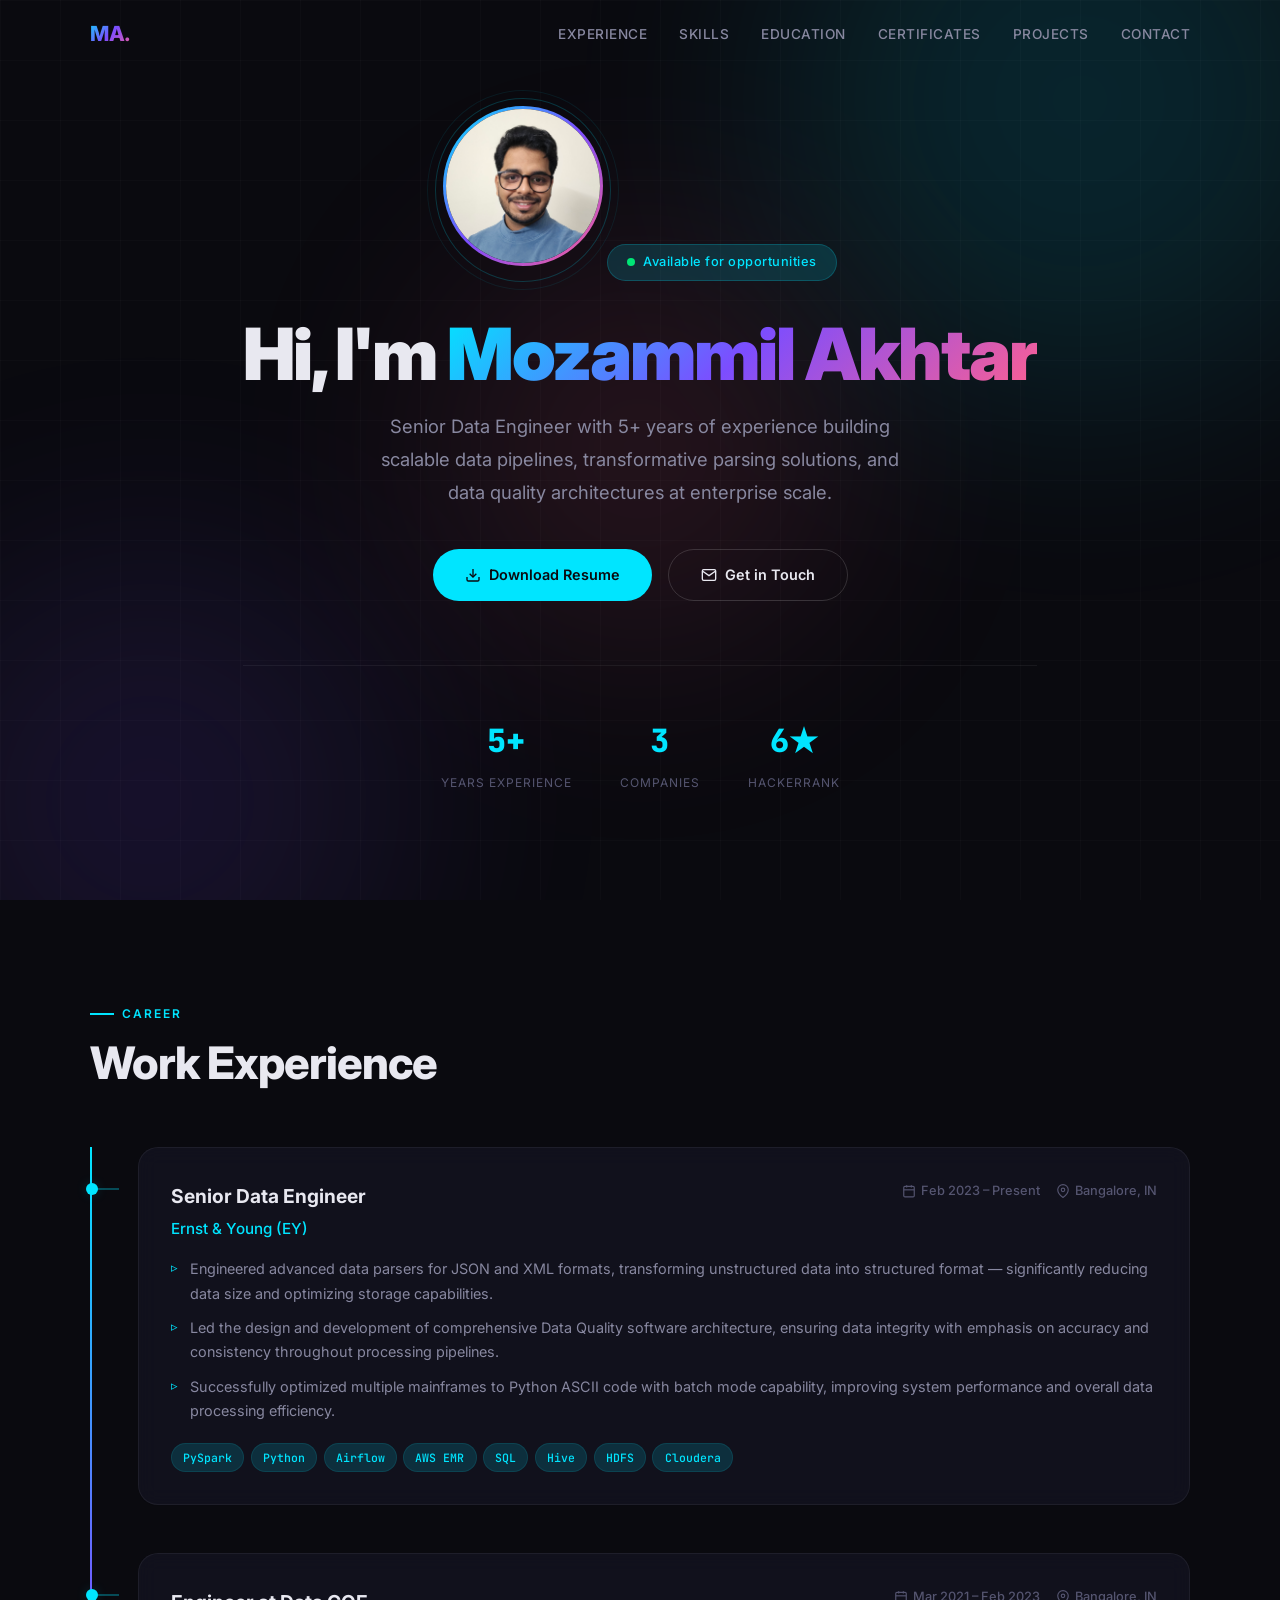
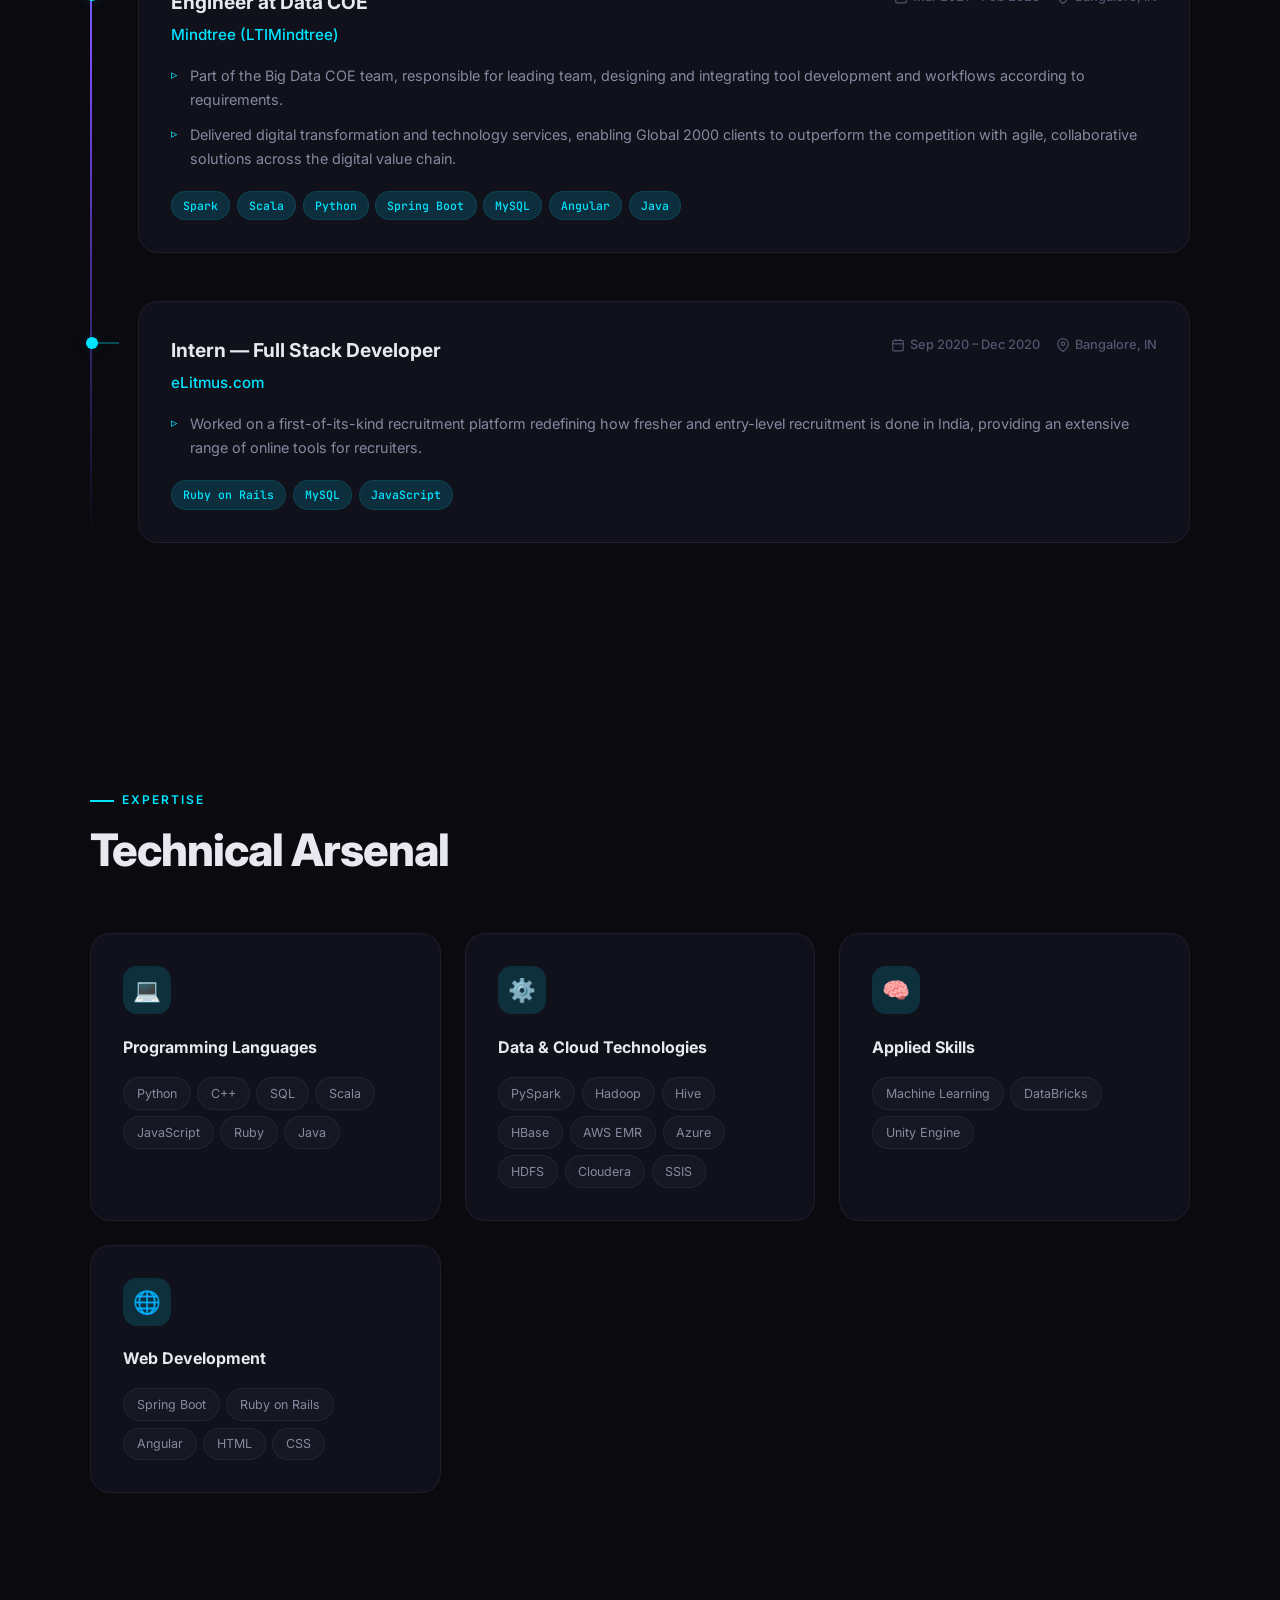
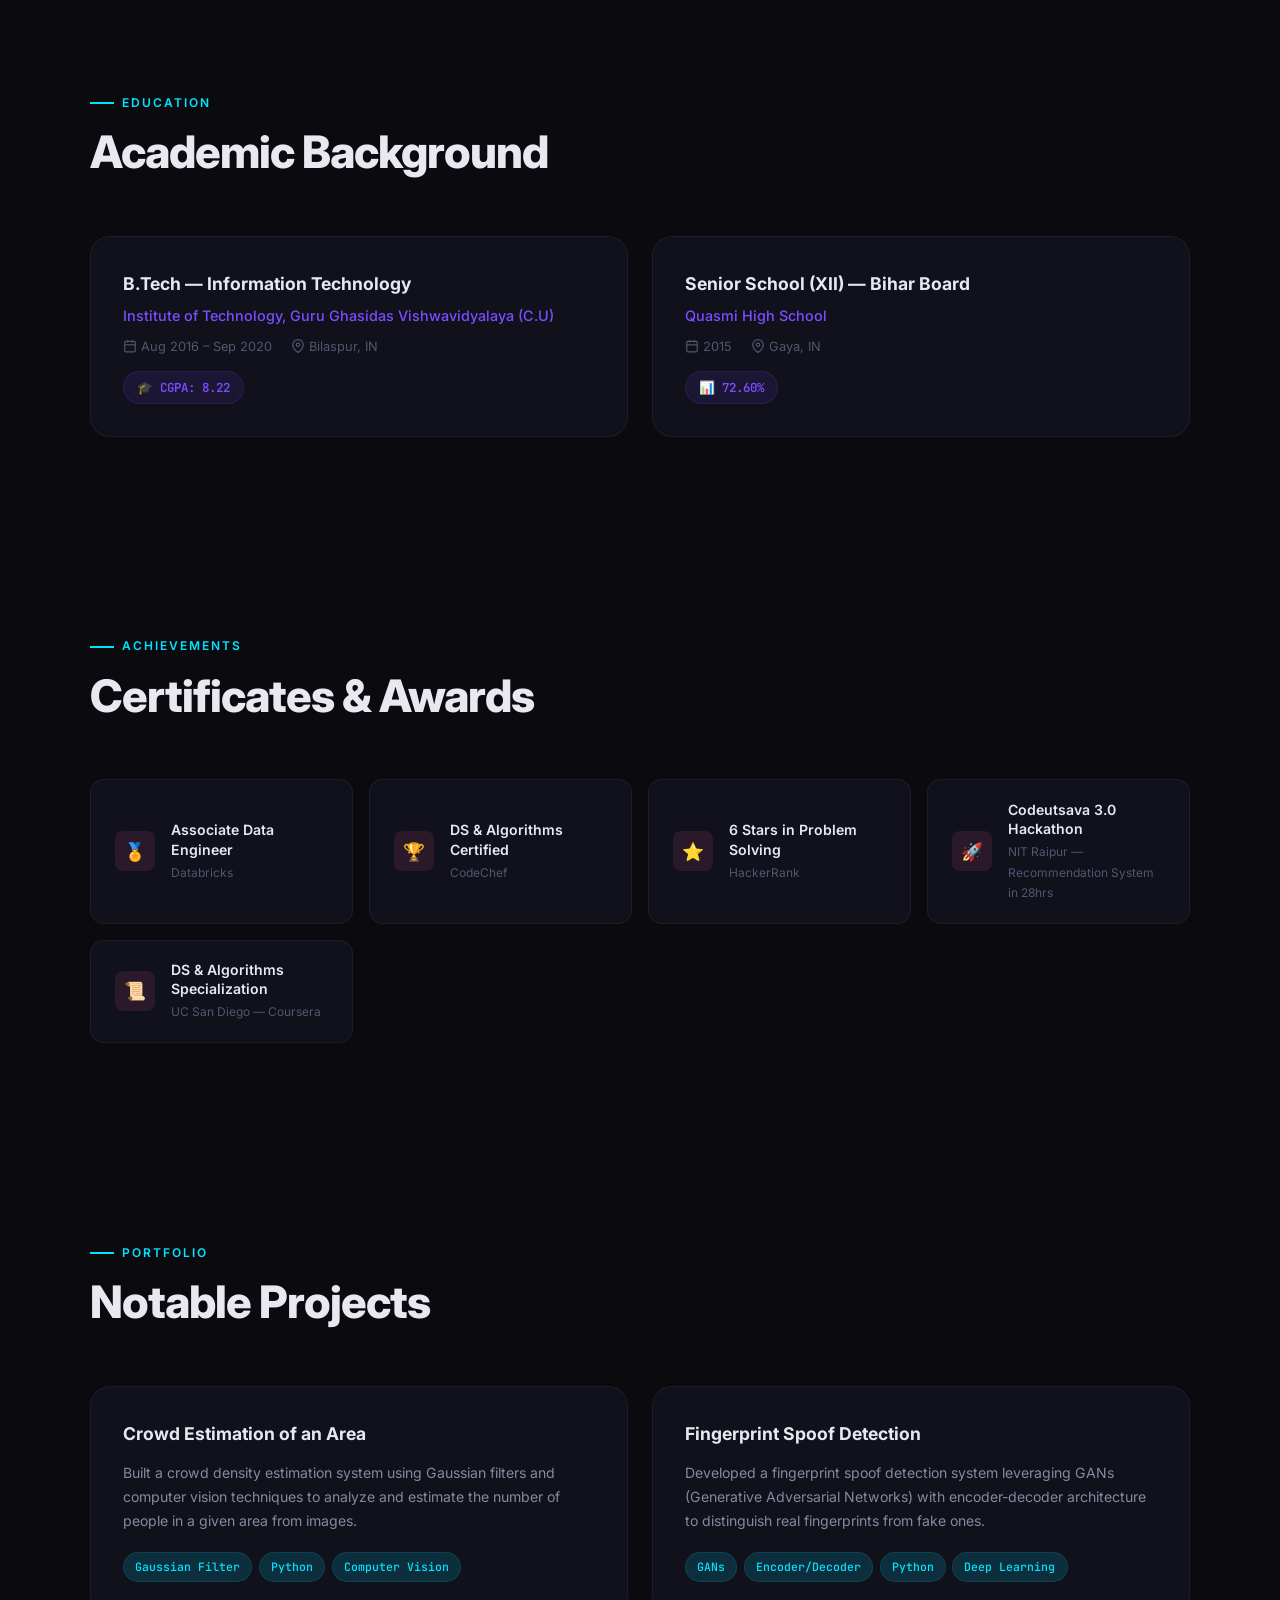
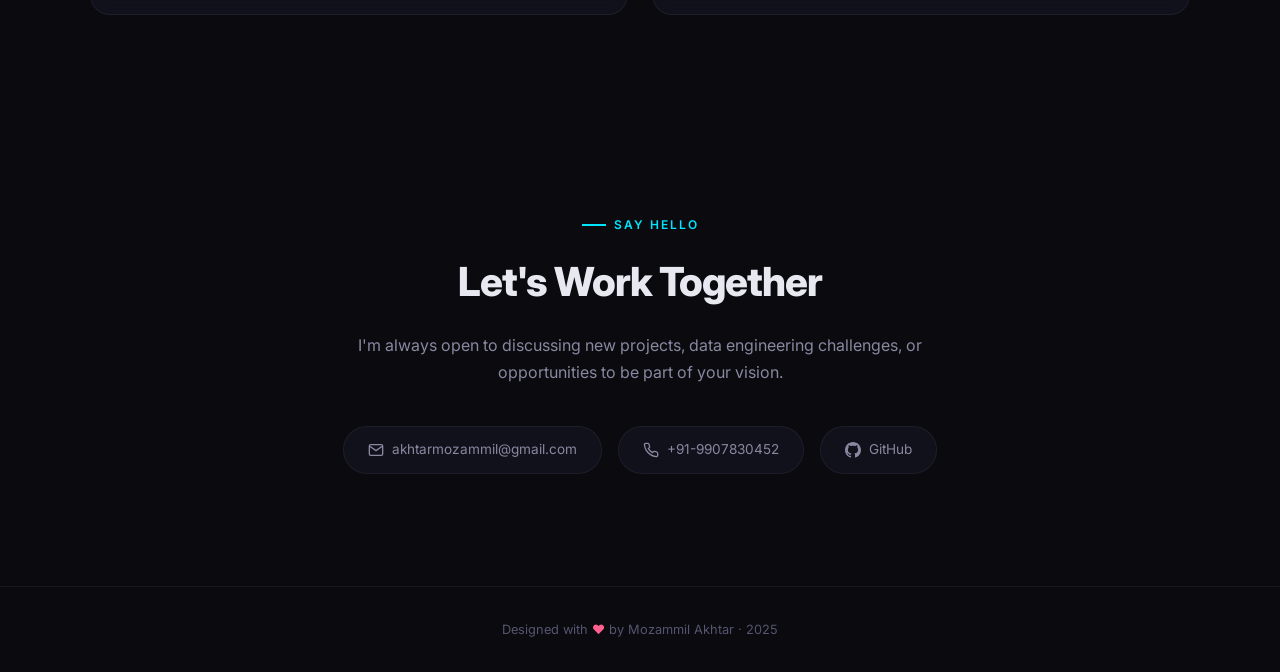
==== index.html @ 05e3ba17 "Add resume website with dark theme, animations, and profile" ====
<!DOCTYPE html>
<html lang="en">
<head>
  <meta charset="UTF-8">
  <meta name="viewport" content="width=device-width, initial-scale=1.0">
  <meta name="description" content="Mozammil Akhtar — Senior Data Engineer specializing in PySpark, Python, AWS, and big data solutions. Based in Mumbai, India.">
  <meta name="keywords" content="Mozammil Akhtar, Data Engineer, PySpark, Python, Big Data, AWS, Resume">
  <meta name="author" content="Mozammil Akhtar">
  <title>Mozammil Akhtar — Senior Data Engineer</title>
  <link rel="stylesheet" href="style.css">
  <link rel="icon" href="data:image/svg+xml,<svg xmlns='http://www.w3.org/2000/svg' viewBox='0 0 100 100'><text y='.9em' font-size='90'>⚡</text></svg>">
</head>
<body>

  <!-- Animated Background -->
  <div class="bg-glow">
    <div class="orb"></div>
    <div class="orb"></div>
    <div class="orb"></div>
  </div>
  <div class="bg-grid"></div>

  <!-- Navigation -->
  <nav class="navbar" id="navbar">
    <div class="nav-container">
      <a href="#" class="nav-logo">MA.</a>
      <ul class="nav-links" id="navLinks">
        <li><a href="#experience">Experience</a></li>
        <li><a href="#skills">Skills</a></li>
        <li><a href="#education">Education</a></li>
        <li><a href="#certificates">Certificates</a></li>
        <li><a href="#projects">Projects</a></li>
        <li><a href="#contact">Contact</a></li>
      </ul>
      <button class="nav-toggle" id="navToggle" aria-label="Toggle navigation">
        <span></span>
        <span></span>
        <span></span>
      </button>
    </div>
  </nav>

  <!-- Hero Section -->
  <section class="hero" id="hero">
    <div class="hero-content">
      <div class="hero-photo-wrapper reveal">
        <img src="assets/profile.jpg" alt="Mozammil Akhtar" class="hero-photo">
        <div class="hero-photo-ring"></div>
        <div class="hero-photo-ring"></div>
      </div>
      <div class="hero-badge reveal reveal-delay-1">
        <span class="pulse-dot"></span>
        Available for opportunities
      </div>
      <h1 class="reveal reveal-delay-2">
        Hi, I'm <span class="gradient-text">Mozammil Akhtar</span>
      </h1>
      <p class="hero-subtitle reveal reveal-delay-3">
        Senior Data Engineer with 5+ years of experience building scalable data pipelines, 
        transformative parsing solutions, and data quality architectures at enterprise scale.
      </p>
      <div class="hero-actions reveal reveal-delay-4">
        <a href="Mozammil__Copy.pdf" download class="btn btn-primary" id="downloadResume">
          <svg width="16" height="16" fill="none" stroke="currentColor" stroke-width="2" viewBox="0 0 24 24"><path d="M21 15v4a2 2 0 0 1-2 2H5a2 2 0 0 1-2-2v-4"/><polyline points="7,10 12,15 17,10"/><line x1="12" y1="15" x2="12" y2="3"/></svg>
          Download Resume
        </a>
        <a href="#contact" class="btn btn-outline" id="contactBtn">
          <svg width="16" height="16" fill="none" stroke="currentColor" stroke-width="2" viewBox="0 0 24 24"><path d="M4 4h16c1.1 0 2 .9 2 2v12c0 1.1-.9 2-2 2H4c-1.1 0-2-.9-2-2V6c0-1.1.9-2 2-2z"/><polyline points="22,6 12,13 2,6"/></svg>
          Get in Touch
        </a>
      </div>
      <div class="hero-stats reveal">
        <div class="stat">
          <div class="stat-number" id="statYears">5+</div>
          <div class="stat-label">Years Experience</div>
        </div>
        <div class="stat">
          <div class="stat-number">3</div>
          <div class="stat-label">Companies</div>
        </div>
        <div class="stat">
          <div class="stat-number">6★</div>
          <div class="stat-label">HackerRank</div>
        </div>
      </div>
    </div>
  </section>

  <!-- Experience Section -->
  <section class="section" id="experience">
    <div class="container">
      <div class="section-header reveal">
        <div class="section-label">Career</div>
        <h2 class="section-title">Work Experience</h2>
      </div>

      <div class="timeline">
        <!-- EY -->
        <div class="timeline-item reveal">
          <div class="timeline-dot"></div>
          <div class="timeline-header">
            <div>
              <div class="timeline-role">Senior Data Engineer</div>
              <div class="timeline-company">Ernst & Young (EY)</div>
            </div>
            <div class="timeline-meta">
              <span class="timeline-date">
                <svg width="14" height="14" fill="none" stroke="currentColor" stroke-width="2" viewBox="0 0 24 24"><rect x="3" y="4" width="18" height="18" rx="2"/><line x1="16" y1="2" x2="16" y2="6"/><line x1="8" y1="2" x2="8" y2="6"/><line x1="3" y1="10" x2="21" y2="10"/></svg>
                Feb 2023 – Present
              </span>
              <span class="timeline-location">
                <svg width="14" height="14" fill="none" stroke="currentColor" stroke-width="2" viewBox="0 0 24 24"><path d="M21 10c0 7-9 13-9 13s-9-6-9-13a9 9 0 0 1 18 0z"/><circle cx="12" cy="10" r="3"/></svg>
                Bangalore, IN
              </span>
            </div>
          </div>
          <div class="timeline-body">
            <ul>
              <li>Engineered advanced data parsers for JSON and XML formats, transforming unstructured data into structured format — significantly reducing data size and optimizing storage capabilities.</li>
              <li>Led the design and development of comprehensive Data Quality software architecture, ensuring data integrity with emphasis on accuracy and consistency throughout processing pipelines.</li>
              <li>Successfully optimized multiple mainframes to Python ASCII code with batch mode capability, improving system performance and overall data processing efficiency.</li>
            </ul>
          </div>
          <div class="timeline-tech">
            <span class="tech-tag">PySpark</span>
            <span class="tech-tag">Python</span>
            <span class="tech-tag">Airflow</span>
            <span class="tech-tag">AWS EMR</span>
            <span class="tech-tag">SQL</span>
            <span class="tech-tag">Hive</span>
            <span class="tech-tag">HDFS</span>
            <span class="tech-tag">Cloudera</span>
          </div>
        </div>

        <!-- Mindtree -->
        <div class="timeline-item reveal">
          <div class="timeline-dot"></div>
          <div class="timeline-header">
            <div>
              <div class="timeline-role">Engineer at Data COE</div>
              <div class="timeline-company">Mindtree (LTIMindtree)</div>
            </div>
            <div class="timeline-meta">
              <span class="timeline-date">
                <svg width="14" height="14" fill="none" stroke="currentColor" stroke-width="2" viewBox="0 0 24 24"><rect x="3" y="4" width="18" height="18" rx="2"/><line x1="16" y1="2" x2="16" y2="6"/><line x1="8" y1="2" x2="8" y2="6"/><line x1="3" y1="10" x2="21" y2="10"/></svg>
                Mar 2021 – Feb 2023
              </span>
              <span class="timeline-location">
                <svg width="14" height="14" fill="none" stroke="currentColor" stroke-width="2" viewBox="0 0 24 24"><path d="M21 10c0 7-9 13-9 13s-9-6-9-13a9 9 0 0 1 18 0z"/><circle cx="12" cy="10" r="3"/></svg>
                Bangalore, IN
              </span>
            </div>
          </div>
          <div class="timeline-body">
            <ul>
              <li>Part of the Big Data COE team, responsible for leading team, designing and integrating tool development and workflows according to requirements.</li>
              <li>Delivered digital transformation and technology services, enabling Global 2000 clients to outperform the competition with agile, collaborative solutions across the digital value chain.</li>
            </ul>
          </div>
          <div class="timeline-tech">
            <span class="tech-tag">Spark</span>
            <span class="tech-tag">Scala</span>
            <span class="tech-tag">Python</span>
            <span class="tech-tag">Spring Boot</span>
            <span class="tech-tag">MySQL</span>
            <span class="tech-tag">Angular</span>
            <span class="tech-tag">Java</span>
          </div>
        </div>

        <!-- eLitmus -->
        <div class="timeline-item reveal">
          <div class="timeline-dot"></div>
          <div class="timeline-header">
            <div>
              <div class="timeline-role">Intern — Full Stack Developer</div>
              <div class="timeline-company">eLitmus.com</div>
            </div>
            <div class="timeline-meta">
              <span class="timeline-date">
                <svg width="14" height="14" fill="none" stroke="currentColor" stroke-width="2" viewBox="0 0 24 24"><rect x="3" y="4" width="18" height="18" rx="2"/><line x1="16" y1="2" x2="16" y2="6"/><line x1="8" y1="2" x2="8" y2="6"/><line x1="3" y1="10" x2="21" y2="10"/></svg>
                Sep 2020 – Dec 2020
              </span>
              <span class="timeline-location">
                <svg width="14" height="14" fill="none" stroke="currentColor" stroke-width="2" viewBox="0 0 24 24"><path d="M21 10c0 7-9 13-9 13s-9-6-9-13a9 9 0 0 1 18 0z"/><circle cx="12" cy="10" r="3"/></svg>
                Bangalore, IN
              </span>
            </div>
          </div>
          <div class="timeline-body">
            <ul>
              <li>Worked on a first-of-its-kind recruitment platform redefining how fresher and entry-level recruitment is done in India, providing an extensive range of online tools for recruiters.</li>
            </ul>
          </div>
          <div class="timeline-tech">
            <span class="tech-tag">Ruby on Rails</span>
            <span class="tech-tag">MySQL</span>
            <span class="tech-tag">JavaScript</span>
          </div>
        </div>
      </div>
    </div>
  </section>

  <!-- Skills Section -->
  <section class="section" id="skills">
    <div class="container">
      <div class="section-header reveal">
        <div class="section-label">Expertise</div>
        <h2 class="section-title">Technical Arsenal</h2>
      </div>

      <div class="skills-grid">
        <div class="skill-card reveal">
          <div class="skill-icon">💻</div>
          <div class="skill-card-title">Programming Languages</div>
          <div class="skill-tags">
            <span class="skill-tag">Python</span>
            <span class="skill-tag">C++</span>
            <span class="skill-tag">SQL</span>
            <span class="skill-tag">Scala</span>
            <span class="skill-tag">JavaScript</span>
            <span class="skill-tag">Ruby</span>
            <span class="skill-tag">Java</span>
          </div>
        </div>

        <div class="skill-card reveal reveal-delay-1">
          <div class="skill-icon">⚙️</div>
          <div class="skill-card-title">Data & Cloud Technologies</div>
          <div class="skill-tags">
            <span class="skill-tag">PySpark</span>
            <span class="skill-tag">Hadoop</span>
            <span class="skill-tag">Hive</span>
            <span class="skill-tag">HBase</span>
            <span class="skill-tag">AWS EMR</span>
            <span class="skill-tag">Azure</span>
            <span class="skill-tag">HDFS</span>
            <span class="skill-tag">Cloudera</span>
            <span class="skill-tag">SSIS</span>
          </div>
        </div>

        <div class="skill-card reveal reveal-delay-2">
          <div class="skill-icon">🧠</div>
          <div class="skill-card-title">Applied Skills</div>
          <div class="skill-tags">
            <span class="skill-tag">Machine Learning</span>
            <span class="skill-tag">DataBricks</span>
            <span class="skill-tag">Unity Engine</span>
          </div>
        </div>

        <div class="skill-card reveal reveal-delay-3">
          <div class="skill-icon">🌐</div>
          <div class="skill-card-title">Web Development</div>
          <div class="skill-tags">
            <span class="skill-tag">Spring Boot</span>
            <span class="skill-tag">Ruby on Rails</span>
            <span class="skill-tag">Angular</span>
            <span class="skill-tag">HTML</span>
            <span class="skill-tag">CSS</span>
          </div>
        </div>
      </div>
    </div>
  </section>

  <!-- Education Section -->
  <section class="section" id="education">
    <div class="container">
      <div class="section-header reveal">
        <div class="section-label">Education</div>
        <h2 class="section-title">Academic Background</h2>
      </div>

      <div class="education-grid">
        <div class="education-card reveal">
          <div class="education-degree">B.Tech — Information Technology</div>
          <div class="education-school">Institute of Technology, Guru Ghasidas Vishwavidyalaya (C.U)</div>
          <div class="education-meta">
            <span>
              <svg width="14" height="14" fill="none" stroke="currentColor" stroke-width="2" viewBox="0 0 24 24" style="vertical-align: -2px;"><rect x="3" y="4" width="18" height="18" rx="2"/><line x1="16" y1="2" x2="16" y2="6"/><line x1="8" y1="2" x2="8" y2="6"/><line x1="3" y1="10" x2="21" y2="10"/></svg>
              Aug 2016 – Sep 2020
            </span>
            <span>
              <svg width="14" height="14" fill="none" stroke="currentColor" stroke-width="2" viewBox="0 0 24 24" style="vertical-align: -2px;"><path d="M21 10c0 7-9 13-9 13s-9-6-9-13a9 9 0 0 1 18 0z"/><circle cx="12" cy="10" r="3"/></svg>
              Bilaspur, IN
            </span>
          </div>
          <div class="education-score">🎓 CGPA: 8.22</div>
        </div>

        <div class="education-card reveal reveal-delay-1">
          <div class="education-degree">Senior School (XII) — Bihar Board</div>
          <div class="education-school">Quasmi High School</div>
          <div class="education-meta">
            <span>
              <svg width="14" height="14" fill="none" stroke="currentColor" stroke-width="2" viewBox="0 0 24 24" style="vertical-align: -2px;"><rect x="3" y="4" width="18" height="18" rx="2"/><line x1="16" y1="2" x2="16" y2="6"/><line x1="8" y1="2" x2="8" y2="6"/><line x1="3" y1="10" x2="21" y2="10"/></svg>
              2015
            </span>
            <span>
              <svg width="14" height="14" fill="none" stroke="currentColor" stroke-width="2" viewBox="0 0 24 24" style="vertical-align: -2px;"><path d="M21 10c0 7-9 13-9 13s-9-6-9-13a9 9 0 0 1 18 0z"/><circle cx="12" cy="10" r="3"/></svg>
              Gaya, IN
            </span>
          </div>
          <div class="education-score">📊 72.60%</div>
        </div>
      </div>
    </div>
  </section>

  <!-- Certificates Section -->
  <section class="section" id="certificates">
    <div class="container">
      <div class="section-header reveal">
        <div class="section-label">Achievements</div>
        <h2 class="section-title">Certificates & Awards</h2>
      </div>

      <div class="cert-list">
        <div class="cert-item reveal">
          <div class="cert-icon">🏅</div>
          <div>
            <div class="cert-name">Associate Data Engineer</div>
            <div class="cert-source">Databricks</div>
          </div>
        </div>
        <div class="cert-item reveal reveal-delay-1">
          <div class="cert-icon">🏆</div>
          <div>
            <div class="cert-name">DS & Algorithms Certified</div>
            <div class="cert-source">CodeChef</div>
          </div>
        </div>
        <div class="cert-item reveal reveal-delay-2">
          <div class="cert-icon">⭐</div>
          <div>
            <div class="cert-name">6 Stars in Problem Solving</div>
            <div class="cert-source">HackerRank</div>
          </div>
        </div>
        <div class="cert-item reveal reveal-delay-3">
          <div class="cert-icon">🚀</div>
          <div>
            <div class="cert-name">Codeutsava 3.0 Hackathon</div>
            <div class="cert-source">NIT Raipur — Recommendation System in 28hrs</div>
          </div>
        </div>
        <div class="cert-item reveal reveal-delay-4">
          <div class="cert-icon">📜</div>
          <div>
            <div class="cert-name">DS & Algorithms Specialization</div>
            <div class="cert-source">UC San Diego — Coursera</div>
          </div>
        </div>
      </div>
    </div>
  </section>

  <!-- Projects Section -->
  <section class="section" id="projects">
    <div class="container">
      <div class="section-header reveal">
        <div class="section-label">Portfolio</div>
        <h2 class="section-title">Notable Projects</h2>
      </div>

      <div class="projects-grid">
        <div class="project-card reveal">
          <div class="project-title">Crowd Estimation of an Area</div>
          <div class="project-desc">
            Built a crowd density estimation system using Gaussian filters and computer vision techniques 
            to analyze and estimate the number of people in a given area from images.
          </div>
          <div class="timeline-tech">
            <span class="tech-tag">Gaussian Filter</span>
            <span class="tech-tag">Python</span>
            <span class="tech-tag">Computer Vision</span>
          </div>
        </div>

        <div class="project-card reveal reveal-delay-1">
          <div class="project-title">Fingerprint Spoof Detection</div>
          <div class="project-desc">
            Developed a fingerprint spoof detection system leveraging GANs (Generative Adversarial Networks) 
            with encoder-decoder architecture to distinguish real fingerprints from fake ones.
          </div>
          <div class="timeline-tech">
            <span class="tech-tag">GANs</span>
            <span class="tech-tag">Encoder/Decoder</span>
            <span class="tech-tag">Python</span>
            <span class="tech-tag">Deep Learning</span>
          </div>
        </div>
      </div>
    </div>
  </section>

  <!-- Contact Section -->
  <section class="section contact-section" id="contact">
    <div class="container">
      <div class="contact-content">
        <div class="section-label reveal" style="justify-content: center;">Say Hello</div>
        <h2 class="contact-title reveal">Let's Work Together</h2>
        <p class="contact-text reveal">
          I'm always open to discussing new projects, data engineering challenges, 
          or opportunities to be part of your vision.
        </p>
        <div class="contact-links reveal">
          <a href="mailto:akhtarmozammil@gmail.com" class="contact-link" id="emailLink">
            <svg width="16" height="16" fill="none" stroke="currentColor" stroke-width="2" viewBox="0 0 24 24"><path d="M4 4h16c1.1 0 2 .9 2 2v12c0 1.1-.9 2-2 2H4c-1.1 0-2-.9-2-2V6c0-1.1.9-2 2-2z"/><polyline points="22,6 12,13 2,6"/></svg>
            akhtarmozammil@gmail.com
          </a>
          <a href="tel:+919907830452" class="contact-link" id="phoneLink">
            <svg width="16" height="16" fill="none" stroke="currentColor" stroke-width="2" viewBox="0 0 24 24"><path d="M22 16.92v3a2 2 0 0 1-2.18 2 19.79 19.79 0 0 1-8.63-3.07 19.5 19.5 0 0 1-6-6 19.79 19.79 0 0 1-3.07-8.67A2 2 0 0 1 4.11 2h3a2 2 0 0 1 2 1.72 12.84 12.84 0 0 0 .7 2.81 2 2 0 0 1-.45 2.11L8.09 9.91a16 16 0 0 0 6 6l1.27-1.27a2 2 0 0 1 2.11-.45 12.84 12.84 0 0 0 2.81.7A2 2 0 0 1 22 16.92z"/></svg>
            +91-9907830452
          </a>
          <a href="https://github.com/akhtarmozammil" target="_blank" class="contact-link" id="githubLink">
            <svg width="16" height="16" viewBox="0 0 24 24" fill="currentColor"><path d="M12 0c-6.626 0-12 5.373-12 12 0 5.302 3.438 9.8 8.207 11.387.599.111.793-.261.793-.577v-2.234c-3.338.726-4.033-1.416-4.033-1.416-.546-1.387-1.333-1.756-1.333-1.756-1.089-.745.083-.729.083-.729 1.205.084 1.839 1.237 1.839 1.237 1.07 1.834 2.807 1.304 3.492.997.107-.775.418-1.305.762-1.604-2.665-.305-5.467-1.334-5.467-5.931 0-1.311.469-2.381 1.236-3.221-.124-.303-.535-1.524.117-3.176 0 0 1.008-.322 3.301 1.23.957-.266 1.983-.399 3.003-.404 1.02.005 2.047.138 3.006.404 2.291-1.552 3.297-1.23 3.297-1.23.653 1.653.242 2.874.118 3.176.77.84 1.235 1.911 1.235 3.221 0 4.609-2.807 5.624-5.479 5.921.43.372.823 1.102.823 2.222v3.293c0 .319.192.694.801.576 4.765-1.589 8.199-6.086 8.199-11.386 0-6.627-5.373-12-12-12z"/></svg>
            GitHub
          </a>
        </div>
      </div>
    </div>
  </section>

  <!-- Footer -->
  <footer class="footer">
    <p>Designed with <span class="heart">♥</span> by Mozammil Akhtar · 2025</p>
  </footer>

  <!-- JavaScript -->
  <script>
    // ── Navbar scroll effect ──
    const navbar = document.getElementById('navbar');
    window.addEventListener('scroll', () => {
      navbar.classList.toggle('scrolled', window.scrollY > 50);
    });

    // ── Mobile nav toggle ──
    const navToggle = document.getElementById('navToggle');
    const navLinks = document.getElementById('navLinks');
    navToggle.addEventListener('click', () => {
      navLinks.classList.toggle('active');
    });

    // Close nav on link click (mobile)
    navLinks.querySelectorAll('a').forEach(link => {
      link.addEventListener('click', () => navLinks.classList.remove('active'));
    });

    // ── Scroll reveal animations ──
    const observer = new IntersectionObserver(
      (entries) => {
        entries.forEach(entry => {
          if (entry.isIntersecting) {
            entry.target.classList.add('visible');
          }
        });
      },
      { threshold: 0.1, rootMargin: '0px 0px -50px 0px' }
    );

    document.querySelectorAll('.reveal').forEach(el => observer.observe(el));

    // ── Smooth counter animation for stats ──
    function animateCounter(element, target, suffix = '') {
      const isNumber = !isNaN(parseInt(target));
      if (!isNumber) return;
      
      const num = parseInt(target);
      let current = 0;
      const increment = Math.ceil(num / 40);
      const timer = setInterval(() => {
        current += increment;
        if (current >= num) {
          current = num;
          clearInterval(timer);
        }
        element.textContent = current + suffix;
      }, 30);
    }

    // ── Active nav link highlight ──
    const sections = document.querySelectorAll('.section[id]');
    window.addEventListener('scroll', () => {
      const scrollY = window.scrollY + 100;
      sections.forEach(section => {
        const top = section.offsetTop;
        const height = section.offsetHeight;
        const id = section.getAttribute('id');
        const link = document.querySelector(`.nav-links a[href="#${id}"]`);
        if (link) {
          link.style.color = (scrollY >= top && scrollY < top + height) 
            ? 'var(--accent)' 
            : '';
        }
      });
    });

    // ── Parallax effect on hero photo ──
    const heroPhoto = document.querySelector('.hero-photo-wrapper');
    if (heroPhoto) {
      window.addEventListener('mousemove', (e) => {
        const x = (e.clientX / window.innerWidth - 0.5) * 10;
        const y = (e.clientY / window.innerHeight - 0.5) * 10;
        heroPhoto.style.transform = `translate(${x}px, ${y}px)`;
      });
    }
  </script>

</body>
</html>
---- style.css ----
/* ═══════════════════════════════════════════
   DESIGN TOKENS
   ═══════════════════════════════════════════ */
@import url('https://fonts.googleapis.com/css2?family=Inter:wght@300;400;500;600;700;800;900&family=JetBrains+Mono:wght@400;500&display=swap');

:root {
  /* Colors */
  --bg-primary: #0a0a0f;
  --bg-secondary: #12121a;
  --bg-card: rgba(20, 20, 35, 0.7);
  --bg-glass: rgba(255, 255, 255, 0.03);
  --border-glass: rgba(255, 255, 255, 0.06);

  --text-primary: #e8e8f0;
  --text-secondary: #8888a0;
  --text-muted: #555570;

  --accent: #00e5ff;
  --accent-glow: rgba(0, 229, 255, 0.15);
  --accent-secondary: #7c4dff;
  --accent-tertiary: #ff6090;
  --gradient-accent: linear-gradient(135deg, #00e5ff 0%, #7c4dff 50%, #ff6090 100%);

  /* Spacing */
  --section-gap: 6rem;
  --container-width: 1100px;

  /* Radius */
  --radius-sm: 8px;
  --radius-md: 14px;
  --radius-lg: 20px;
  --radius-full: 999px;

  /* Transitions */
  --ease-out: cubic-bezier(0.22, 1, 0.36, 1);
  --transition-fast: 0.2s var(--ease-out);
  --transition-med: 0.4s var(--ease-out);
  --transition-slow: 0.7s var(--ease-out);
}

/* ═══════════════════════════════════════════
   RESET & BASE
   ═══════════════════════════════════════════ */
*, *::before, *::after {
  margin: 0;
  padding: 0;
  box-sizing: border-box;
}

html {
  scroll-behavior: smooth;
  scroll-padding-top: 80px;
}

body {
  font-family: 'Inter', -apple-system, BlinkMacSystemFont, sans-serif;
  background: var(--bg-primary);
  color: var(--text-primary);
  line-height: 1.7;
  font-size: 16px;
  overflow-x: hidden;
  -webkit-font-smoothing: antialiased;
}

::selection {
  background: var(--accent);
  color: var(--bg-primary);
}

a {
  color: var(--accent);
  text-decoration: none;
  transition: color var(--transition-fast);
}

a:hover {
  color: #fff;
}

/* ═══════════════════════════════════════════
   ANIMATED BACKGROUND
   ═══════════════════════════════════════════ */
.bg-glow {
  position: fixed;
  top: 0;
  left: 0;
  width: 100%;
  height: 100%;
  z-index: 0;
  pointer-events: none;
  overflow: hidden;
}

.bg-glow .orb {
  position: absolute;
  border-radius: 50%;
  filter: blur(120px);
  opacity: 0.12;
  animation: orbFloat 20s ease-in-out infinite;
}

.bg-glow .orb:nth-child(1) {
  width: 600px;
  height: 600px;
  background: var(--accent);
  top: -200px;
  right: -100px;
  animation-delay: 0s;
}

.bg-glow .orb:nth-child(2) {
  width: 500px;
  height: 500px;
  background: var(--accent-secondary);
  bottom: -150px;
  left: -100px;
  animation-delay: -7s;
}

.bg-glow .orb:nth-child(3) {
  width: 400px;
  height: 400px;
  background: var(--accent-tertiary);
  top: 50%;
  left: 50%;
  transform: translate(-50%, -50%);
  animation-delay: -14s;
}

@keyframes orbFloat {
  0%, 100% { transform: translate(0, 0) scale(1); }
  25% { transform: translate(60px, -40px) scale(1.1); }
  50% { transform: translate(-30px, 60px) scale(0.9); }
  75% { transform: translate(40px, 30px) scale(1.05); }
}

/* Grid lines background */
.bg-grid {
  position: fixed;
  top: 0;
  left: 0;
  width: 100%;
  height: 100%;
  z-index: 0;
  pointer-events: none;
  background-image:
    linear-gradient(rgba(255,255,255,0.02) 1px, transparent 1px),
    linear-gradient(90deg, rgba(255,255,255,0.02) 1px, transparent 1px);
  background-size: 60px 60px;
}

/* ═══════════════════════════════════════════
   NAVIGATION
   ═══════════════════════════════════════════ */
.navbar {
  position: fixed;
  top: 0;
  left: 0;
  right: 0;
  z-index: 100;
  padding: 1rem 2rem;
  transition: all var(--transition-med);
  backdrop-filter: blur(0px);
}

.navbar.scrolled {
  background: rgba(10, 10, 15, 0.85);
  backdrop-filter: blur(20px);
  border-bottom: 1px solid var(--border-glass);
  padding: 0.7rem 2rem;
}

.nav-container {
  max-width: var(--container-width);
  margin: 0 auto;
  display: flex;
  align-items: center;
  justify-content: space-between;
}

.nav-logo {
  font-weight: 800;
  font-size: 1.3rem;
  background: var(--gradient-accent);
  -webkit-background-clip: text;
  -webkit-text-fill-color: transparent;
  background-clip: text;
  letter-spacing: -0.5px;
}

.nav-links {
  display: flex;
  gap: 2rem;
  list-style: none;
}

.nav-links a {
  color: var(--text-secondary);
  font-size: 0.85rem;
  font-weight: 500;
  letter-spacing: 0.5px;
  text-transform: uppercase;
  position: relative;
  padding: 0.3rem 0;
}

.nav-links a::after {
  content: '';
  position: absolute;
  bottom: 0;
  left: 0;
  width: 0;
  height: 2px;
  background: var(--accent);
  transition: width var(--transition-fast);
}

.nav-links a:hover {
  color: var(--text-primary);
}

.nav-links a:hover::after {
  width: 100%;
}

.nav-toggle {
  display: none;
  flex-direction: column;
  gap: 5px;
  cursor: pointer;
  padding: 5px;
  background: none;
  border: none;
}

.nav-toggle span {
  width: 24px;
  height: 2px;
  background: var(--text-primary);
  transition: all var(--transition-fast);
}

/* ═══════════════════════════════════════════
   HERO SECTION
   ═══════════════════════════════════════════ */
.hero {
  min-height: 100vh;
  display: flex;
  align-items: center;
  justify-content: center;
  position: relative;
  z-index: 1;
  padding: 2rem;
}

.hero-content {
  text-align: center;
  max-width: 800px;
}

.hero-photo-wrapper {
  position: relative;
  display: inline-block;
  margin-bottom: 2.5rem;
}

.hero-photo {
  width: 160px;
  height: 160px;
  border-radius: 50%;
  object-fit: cover;
  border: 3px solid transparent;
  background: linear-gradient(var(--bg-primary), var(--bg-primary)) padding-box,
              var(--gradient-accent) border-box;
  position: relative;
  z-index: 1;
}

.hero-photo-ring {
  position: absolute;
  top: -8px;
  left: -8px;
  right: -8px;
  bottom: -8px;
  border-radius: 50%;
  border: 1px solid rgba(0, 229, 255, 0.2);
  animation: ringPulse 3s ease-in-out infinite;
}

.hero-photo-ring:nth-child(3) {
  top: -16px;
  left: -16px;
  right: -16px;
  bottom: -16px;
  border-color: rgba(0, 229, 255, 0.08);
  animation-delay: 0.5s;
}

@keyframes ringPulse {
  0%, 100% { transform: scale(1); opacity: 1; }
  50% { transform: scale(1.05); opacity: 0.5; }
}

.hero-badge {
  display: inline-flex;
  align-items: center;
  gap: 0.5rem;
  padding: 0.4rem 1.2rem;
  background: var(--accent-glow);
  border: 1px solid rgba(0, 229, 255, 0.2);
  border-radius: var(--radius-full);
  font-size: 0.8rem;
  font-weight: 500;
  color: var(--accent);
  margin-bottom: 1.5rem;
  letter-spacing: 0.5px;
}

.hero-badge .pulse-dot {
  width: 8px;
  height: 8px;
  background: #00e676;
  border-radius: 50%;
  animation: pulseDot 2s ease-in-out infinite;
}

@keyframes pulseDot {
  0%, 100% { opacity: 1; box-shadow: 0 0 0 0 rgba(0, 230, 118, 0.4); }
  50% { opacity: 0.7; box-shadow: 0 0 0 6px rgba(0, 230, 118, 0); }
}

.hero h1 {
  font-size: clamp(2.5rem, 6vw, 4.5rem);
  font-weight: 900;
  letter-spacing: -2px;
  line-height: 1.1;
  margin-bottom: 1rem;
}

.hero h1 .gradient-text {
  background: var(--gradient-accent);
  -webkit-background-clip: text;
  -webkit-text-fill-color: transparent;
  background-clip: text;
}

.hero-subtitle {
  font-size: 1.15rem;
  color: var(--text-secondary);
  max-width: 550px;
  margin: 0 auto 2.5rem;
  font-weight: 400;
  line-height: 1.8;
}

.hero-actions {
  display: flex;
  gap: 1rem;
  justify-content: center;
  flex-wrap: wrap;
}

.btn {
  display: inline-flex;
  align-items: center;
  gap: 0.5rem;
  padding: 0.8rem 2rem;
  border-radius: var(--radius-full);
  font-weight: 600;
  font-size: 0.9rem;
  transition: all var(--transition-fast);
  cursor: pointer;
  border: none;
  font-family: inherit;
}

.btn-primary {
  background: var(--accent);
  color: var(--bg-primary);
}

.btn-primary:hover {
  background: #fff;
  color: var(--bg-primary);
  transform: translateY(-2px);
  box-shadow: 0 8px 30px rgba(0, 229, 255, 0.3);
}

.btn-outline {
  background: transparent;
  color: var(--text-primary);
  border: 1px solid var(--border-glass);
  border-color: rgba(255,255,255,0.15);
}

.btn-outline:hover {
  border-color: var(--accent);
  color: var(--accent);
  transform: translateY(-2px);
}

.hero-stats {
  display: flex;
  justify-content: center;
  gap: 3rem;
  margin-top: 4rem;
  padding-top: 3rem;
  border-top: 1px solid var(--border-glass);
}

.stat {
  text-align: center;
}

.stat-number {
  font-size: 2rem;
  font-weight: 800;
  color: var(--accent);
  font-family: 'JetBrains Mono', monospace;
}

.stat-label {
  font-size: 0.75rem;
  color: var(--text-muted);
  text-transform: uppercase;
  letter-spacing: 1px;
  margin-top: 0.3rem;
}

/* ═══════════════════════════════════════════
   SECTIONS (GENERAL)
   ═══════════════════════════════════════════ */
.section {
  position: relative;
  z-index: 1;
  padding: var(--section-gap) 2rem;
}

.container {
  max-width: var(--container-width);
  margin: 0 auto;
}

.section-header {
  margin-bottom: 3.5rem;
}

.section-label {
  display: inline-flex;
  align-items: center;
  gap: 0.5rem;
  font-size: 0.75rem;
  font-weight: 600;
  color: var(--accent);
  text-transform: uppercase;
  letter-spacing: 2px;
  margin-bottom: 0.8rem;
}

.section-label::before {
  content: '';
  width: 24px;
  height: 2px;
  background: var(--accent);
}

.section-title {
  font-size: clamp(1.8rem, 4vw, 2.8rem);
  font-weight: 800;
  letter-spacing: -1px;
  line-height: 1.2;
}

/* ═══════════════════════════════════════════
   EXPERIENCE SECTION
   ═══════════════════════════════════════════ */
.timeline {
  position: relative;
  padding-left: 3rem;
}

.timeline::before {
  content: '';
  position: absolute;
  left: 0;
  top: 0;
  bottom: 0;
  width: 2px;
  background: linear-gradient(to bottom, var(--accent), var(--accent-secondary), transparent);
}

.timeline-item {
  position: relative;
  margin-bottom: 3rem;
  padding: 2rem;
  background: var(--bg-card);
  border: 1px solid var(--border-glass);
  border-radius: var(--radius-lg);
  backdrop-filter: blur(10px);
  transition: all var(--transition-med);
}

.timeline-item:hover {
  border-color: rgba(0, 229, 255, 0.15);
  transform: translateX(8px);
  box-shadow: 0 8px 40px rgba(0, 0, 0, 0.3);
}

.timeline-item::before {
  content: '';
  position: absolute;
  left: -3rem;
  top: 2.5rem;
  width: 28px;
  height: 2px;
  background: var(--accent);
  opacity: 0.3;
}

.timeline-dot {
  position: absolute;
  left: calc(-3rem - 5px);
  top: 2.2rem;
  width: 12px;
  height: 12px;
  border-radius: 50%;
  background: var(--accent);
  box-shadow: 0 0 12px var(--accent-glow);
}

.timeline-header {
  display: flex;
  justify-content: space-between;
  align-items: flex-start;
  gap: 1rem;
  margin-bottom: 1rem;
  flex-wrap: wrap;
}

.timeline-role {
  font-size: 1.2rem;
  font-weight: 700;
  color: var(--text-primary);
}

.timeline-company {
  font-size: 0.95rem;
  color: var(--accent);
  font-weight: 500;
  margin-top: 0.2rem;
}

.timeline-meta {
  display: flex;
  gap: 1rem;
  align-items: center;
  flex-wrap: wrap;
}

.timeline-date, .timeline-location {
  font-size: 0.8rem;
  color: var(--text-muted);
  font-weight: 500;
  display: flex;
  align-items: center;
  gap: 0.3rem;
}

.timeline-body ul {
  list-style: none;
  padding: 0;
}

.timeline-body li {
  position: relative;
  padding-left: 1.2rem;
  margin-bottom: 0.6rem;
  font-size: 0.9rem;
  color: var(--text-secondary);
  line-height: 1.7;
}

.timeline-body li::before {
  content: '▹';
  position: absolute;
  left: 0;
  color: var(--accent);
  font-size: 0.8rem;
}

.timeline-tech {
  display: flex;
  flex-wrap: wrap;
  gap: 0.4rem;
  margin-top: 1.2rem;
}

.tech-tag {
  padding: 0.25rem 0.7rem;
  background: var(--accent-glow);
  border: 1px solid rgba(0, 229, 255, 0.1);
  border-radius: var(--radius-full);
  font-size: 0.72rem;
  font-weight: 500;
  color: var(--accent);
  font-family: 'JetBrains Mono', monospace;
}

/* ═══════════════════════════════════════════
   SKILLS SECTION
   ═══════════════════════════════════════════ */
.skills-grid {
  display: grid;
  grid-template-columns: repeat(auto-fit, minmax(280px, 1fr));
  gap: 1.5rem;
}

.skill-card {
  padding: 2rem;
  background: var(--bg-card);
  border: 1px solid var(--border-glass);
  border-radius: var(--radius-lg);
  backdrop-filter: blur(10px);
  transition: all var(--transition-med);
  position: relative;
  overflow: hidden;
}

.skill-card::before {
  content: '';
  position: absolute;
  top: 0;
  left: 0;
  right: 0;
  height: 2px;
  background: var(--gradient-accent);
  transform: scaleX(0);
  transition: transform var(--transition-med);
  transform-origin: left;
}

.skill-card:hover::before {
  transform: scaleX(1);
}

.skill-card:hover {
  border-color: rgba(0, 229, 255, 0.12);
  transform: translateY(-4px);
  box-shadow: 0 12px 40px rgba(0, 0, 0, 0.3);
}

.skill-icon {
  width: 48px;
  height: 48px;
  display: flex;
  align-items: center;
  justify-content: center;
  border-radius: var(--radius-md);
  font-size: 1.4rem;
  margin-bottom: 1.2rem;
  background: var(--accent-glow);
}

.skill-card-title {
  font-size: 1rem;
  font-weight: 700;
  margin-bottom: 1rem;
  color: var(--text-primary);
}

.skill-tags {
  display: flex;
  flex-wrap: wrap;
  gap: 0.4rem;
}

.skill-tag {
  padding: 0.3rem 0.8rem;
  background: var(--bg-glass);
  border: 1px solid var(--border-glass);
  border-radius: var(--radius-full);
  font-size: 0.78rem;
  color: var(--text-secondary);
  transition: all var(--transition-fast);
}

.skill-tag:hover {
  border-color: var(--accent);
  color: var(--accent);
  background: var(--accent-glow);
}

/* ═══════════════════════════════════════════
   EDUCATION SECTION
   ═══════════════════════════════════════════ */
.education-grid {
  display: grid;
  grid-template-columns: repeat(auto-fit, minmax(320px, 1fr));
  gap: 1.5rem;
}

.education-card {
  padding: 2rem;
  background: var(--bg-card);
  border: 1px solid var(--border-glass);
  border-radius: var(--radius-lg);
  backdrop-filter: blur(10px);
  transition: all var(--transition-med);
  position: relative;
}

.education-card:hover {
  border-color: rgba(124, 77, 255, 0.2);
  transform: translateY(-4px);
  box-shadow: 0 12px 40px rgba(0, 0, 0, 0.3);
}

.education-degree {
  font-size: 1.1rem;
  font-weight: 700;
  margin-bottom: 0.3rem;
}

.education-school {
  font-size: 0.9rem;
  color: var(--accent-secondary);
  font-weight: 500;
  margin-bottom: 0.5rem;
}

.education-meta {
  display: flex;
  gap: 1.2rem;
  font-size: 0.8rem;
  color: var(--text-muted);
  margin-bottom: 0.8rem;
}

.education-score {
  display: inline-flex;
  align-items: center;
  gap: 0.4rem;
  padding: 0.3rem 0.8rem;
  background: rgba(124, 77, 255, 0.1);
  border: 1px solid rgba(124, 77, 255, 0.15);
  border-radius: var(--radius-full);
  font-size: 0.78rem;
  font-weight: 600;
  color: var(--accent-secondary);
  font-family: 'JetBrains Mono', monospace;
}

/* ═══════════════════════════════════════════
   CERTIFICATES SECTION
   ═══════════════════════════════════════════ */
.cert-list {
  display: grid;
  grid-template-columns: repeat(auto-fit, minmax(260px, 1fr));
  gap: 1rem;
}

.cert-item {
  display: flex;
  align-items: center;
  gap: 1rem;
  padding: 1.2rem 1.5rem;
  background: var(--bg-card);
  border: 1px solid var(--border-glass);
  border-radius: var(--radius-md);
  transition: all var(--transition-med);
}

.cert-item:hover {
  border-color: rgba(255, 96, 144, 0.2);
  transform: translateX(4px);
}

.cert-icon {
  width: 40px;
  height: 40px;
  display: flex;
  align-items: center;
  justify-content: center;
  border-radius: var(--radius-sm);
  background: rgba(255, 96, 144, 0.1);
  font-size: 1.1rem;
  flex-shrink: 0;
}

.cert-name {
  font-size: 0.88rem;
  font-weight: 600;
  color: var(--text-primary);
  line-height: 1.4;
}

.cert-source {
  font-size: 0.75rem;
  color: var(--text-muted);
  margin-top: 0.2rem;
}

/* ═══════════════════════════════════════════
   PROJECTS SECTION
   ═══════════════════════════════════════════ */
.projects-grid {
  display: grid;
  grid-template-columns: repeat(auto-fit, minmax(320px, 1fr));
  gap: 1.5rem;
}

.project-card {
  padding: 2rem;
  background: var(--bg-card);
  border: 1px solid var(--border-glass);
  border-radius: var(--radius-lg);
  backdrop-filter: blur(10px);
  transition: all var(--transition-med);
  position: relative;
  overflow: hidden;
}

.project-card::after {
  content: '';
  position: absolute;
  bottom: 0;
  left: 0;
  right: 0;
  height: 2px;
  background: var(--gradient-accent);
  transform: scaleX(0);
  transition: transform var(--transition-med);
}

.project-card:hover::after {
  transform: scaleX(1);
}

.project-card:hover {
  border-color: rgba(0, 229, 255, 0.12);
  transform: translateY(-4px);
  box-shadow: 0 12px 40px rgba(0, 0, 0, 0.3);
}

.project-title {
  font-size: 1.1rem;
  font-weight: 700;
  margin-bottom: 0.8rem;
}

.project-desc {
  font-size: 0.88rem;
  color: var(--text-secondary);
  line-height: 1.7;
  margin-bottom: 1.2rem;
}

/* ═══════════════════════════════════════════
   CONTACT / FOOTER
   ═══════════════════════════════════════════ */
.contact-section {
  text-align: center;
  padding-bottom: 4rem;
}

.contact-content {
  max-width: 600px;
  margin: 0 auto;
}

.contact-title {
  font-size: clamp(1.8rem, 4vw, 2.5rem);
  font-weight: 800;
  margin-bottom: 1rem;
  letter-spacing: -1px;
}

.contact-text {
  color: var(--text-secondary);
  margin-bottom: 2.5rem;
  font-size: 1rem;
}

.contact-links {
  display: flex;
  justify-content: center;
  gap: 1rem;
  flex-wrap: wrap;
  margin-bottom: 3rem;
}

.contact-link {
  display: inline-flex;
  align-items: center;
  gap: 0.5rem;
  padding: 0.7rem 1.5rem;
  background: var(--bg-card);
  border: 1px solid var(--border-glass);
  border-radius: var(--radius-full);
  font-size: 0.85rem;
  color: var(--text-secondary);
  transition: all var(--transition-fast);
}

.contact-link:hover {
  border-color: var(--accent);
  color: var(--accent);
  transform: translateY(-2px);
}

.footer {
  padding: 2rem;
  text-align: center;
  border-top: 1px solid var(--border-glass);
  position: relative;
  z-index: 1;
}

.footer p {
  font-size: 0.8rem;
  color: var(--text-muted);
}

.footer .heart {
  color: var(--accent-tertiary);
}

/* ═══════════════════════════════════════════
   SCROLL ANIMATIONS
   ═══════════════════════════════════════════ */
.reveal {
  opacity: 0;
  transform: translateY(30px);
  transition: opacity 0.8s var(--ease-out), transform 0.8s var(--ease-out);
}

.reveal.visible {
  opacity: 1;
  transform: translateY(0);
}

.reveal-delay-1 { transition-delay: 0.1s; }
.reveal-delay-2 { transition-delay: 0.2s; }
.reveal-delay-3 { transition-delay: 0.3s; }
.reveal-delay-4 { transition-delay: 0.4s; }

/* ═══════════════════════════════════════════
   RESPONSIVE
   ═══════════════════════════════════════════ */
@media (max-width: 768px) {
  .nav-links {
    display: none;
    position: absolute;
    top: 100%;
    left: 0;
    right: 0;
    flex-direction: column;
    background: rgba(10, 10, 15, 0.95);
    backdrop-filter: blur(20px);
    padding: 1.5rem 2rem;
    gap: 1rem;
    border-bottom: 1px solid var(--border-glass);
  }

  .nav-links.active {
    display: flex;
  }

  .nav-toggle {
    display: flex;
  }

  .hero h1 {
    letter-spacing: -1px;
  }

  .hero-stats {
    gap: 1.5rem;
  }

  .stat-number {
    font-size: 1.5rem;
  }

  .timeline {
    padding-left: 1.5rem;
  }

  .timeline-item::before {
    left: -1.5rem;
    width: 12px;
  }

  .timeline-dot {
    left: calc(-1.5rem - 5px);
  }

  .timeline-header {
    flex-direction: column;
  }

  .section {
    padding: 4rem 1.2rem;
  }

  .skills-grid,
  .education-grid,
  .cert-list,
  .projects-grid {
    grid-template-columns: 1fr;
  }
}

@media (max-width: 480px) {
  .hero-actions {
    flex-direction: column;
    align-items: center;
  }

  .btn {
    width: 100%;
    justify-content: center;
  }

  .contact-links {
    flex-direction: column;
    align-items: center;
  }
}
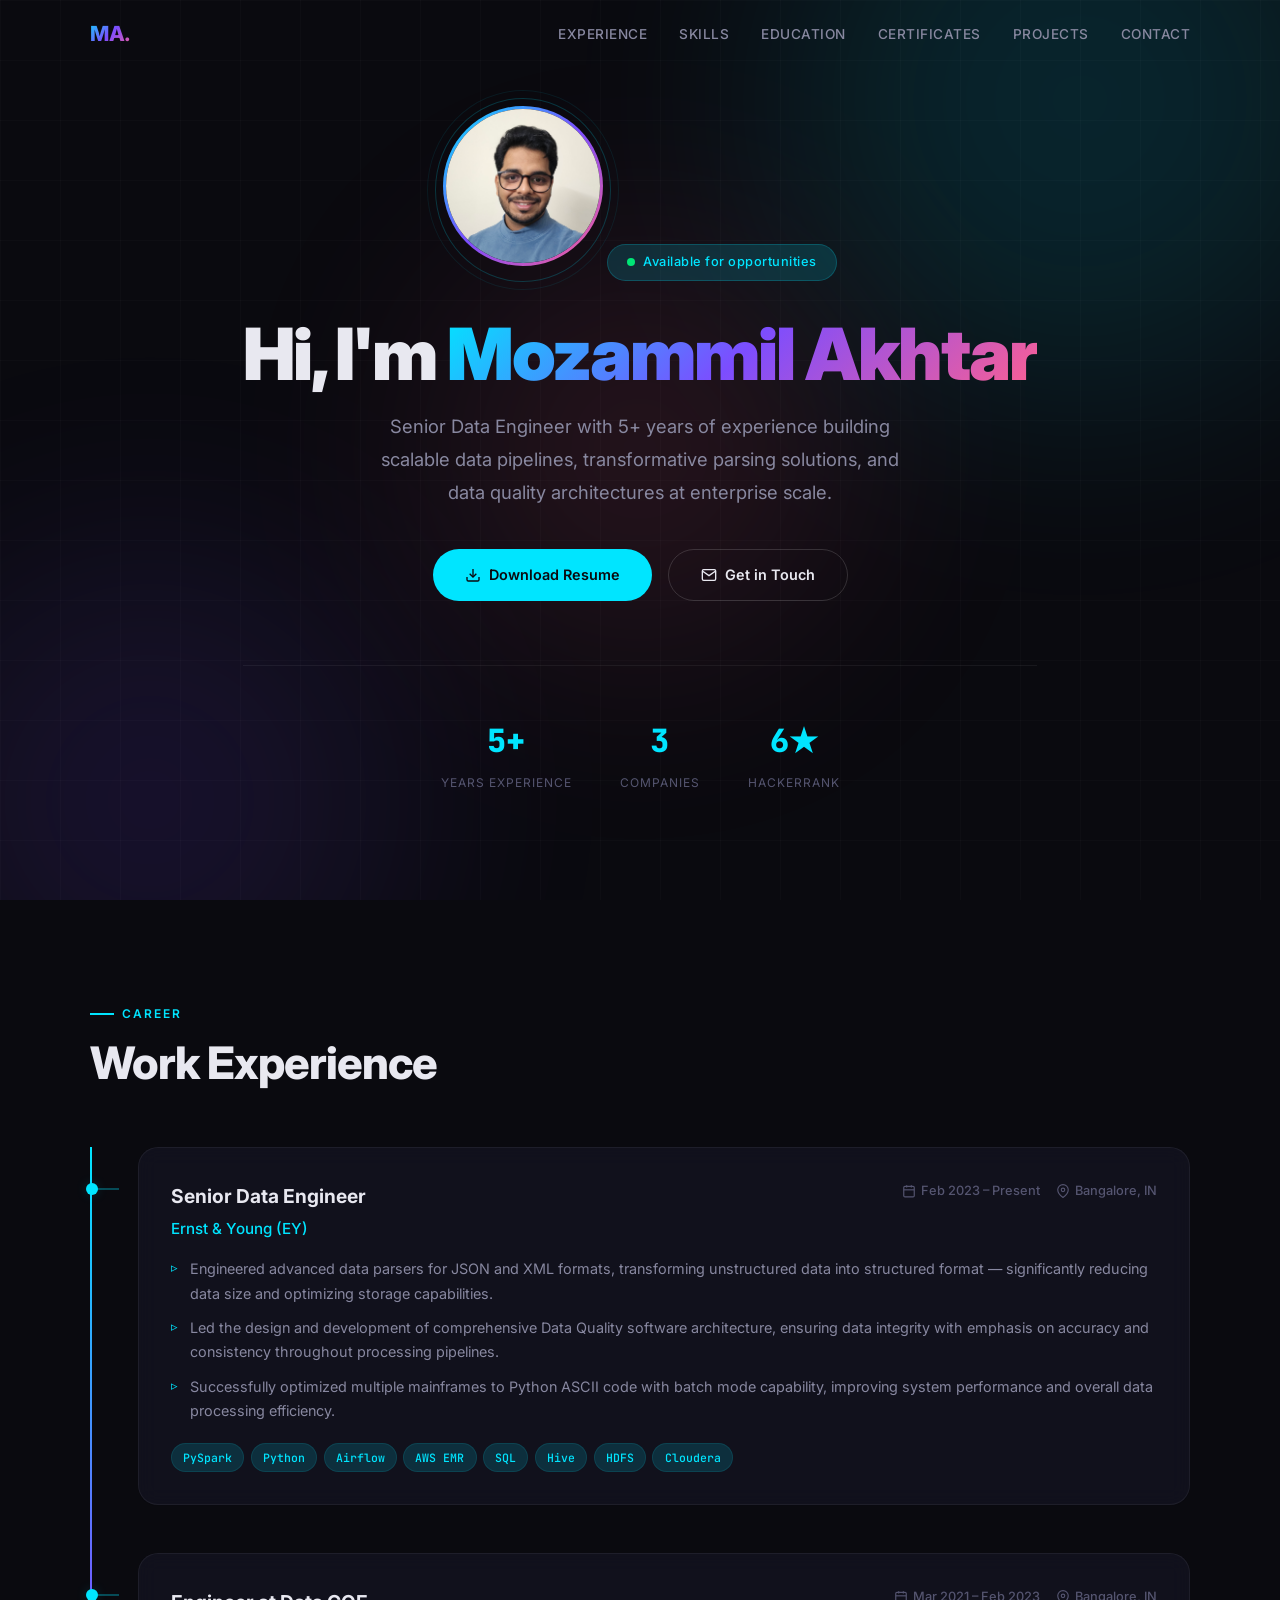
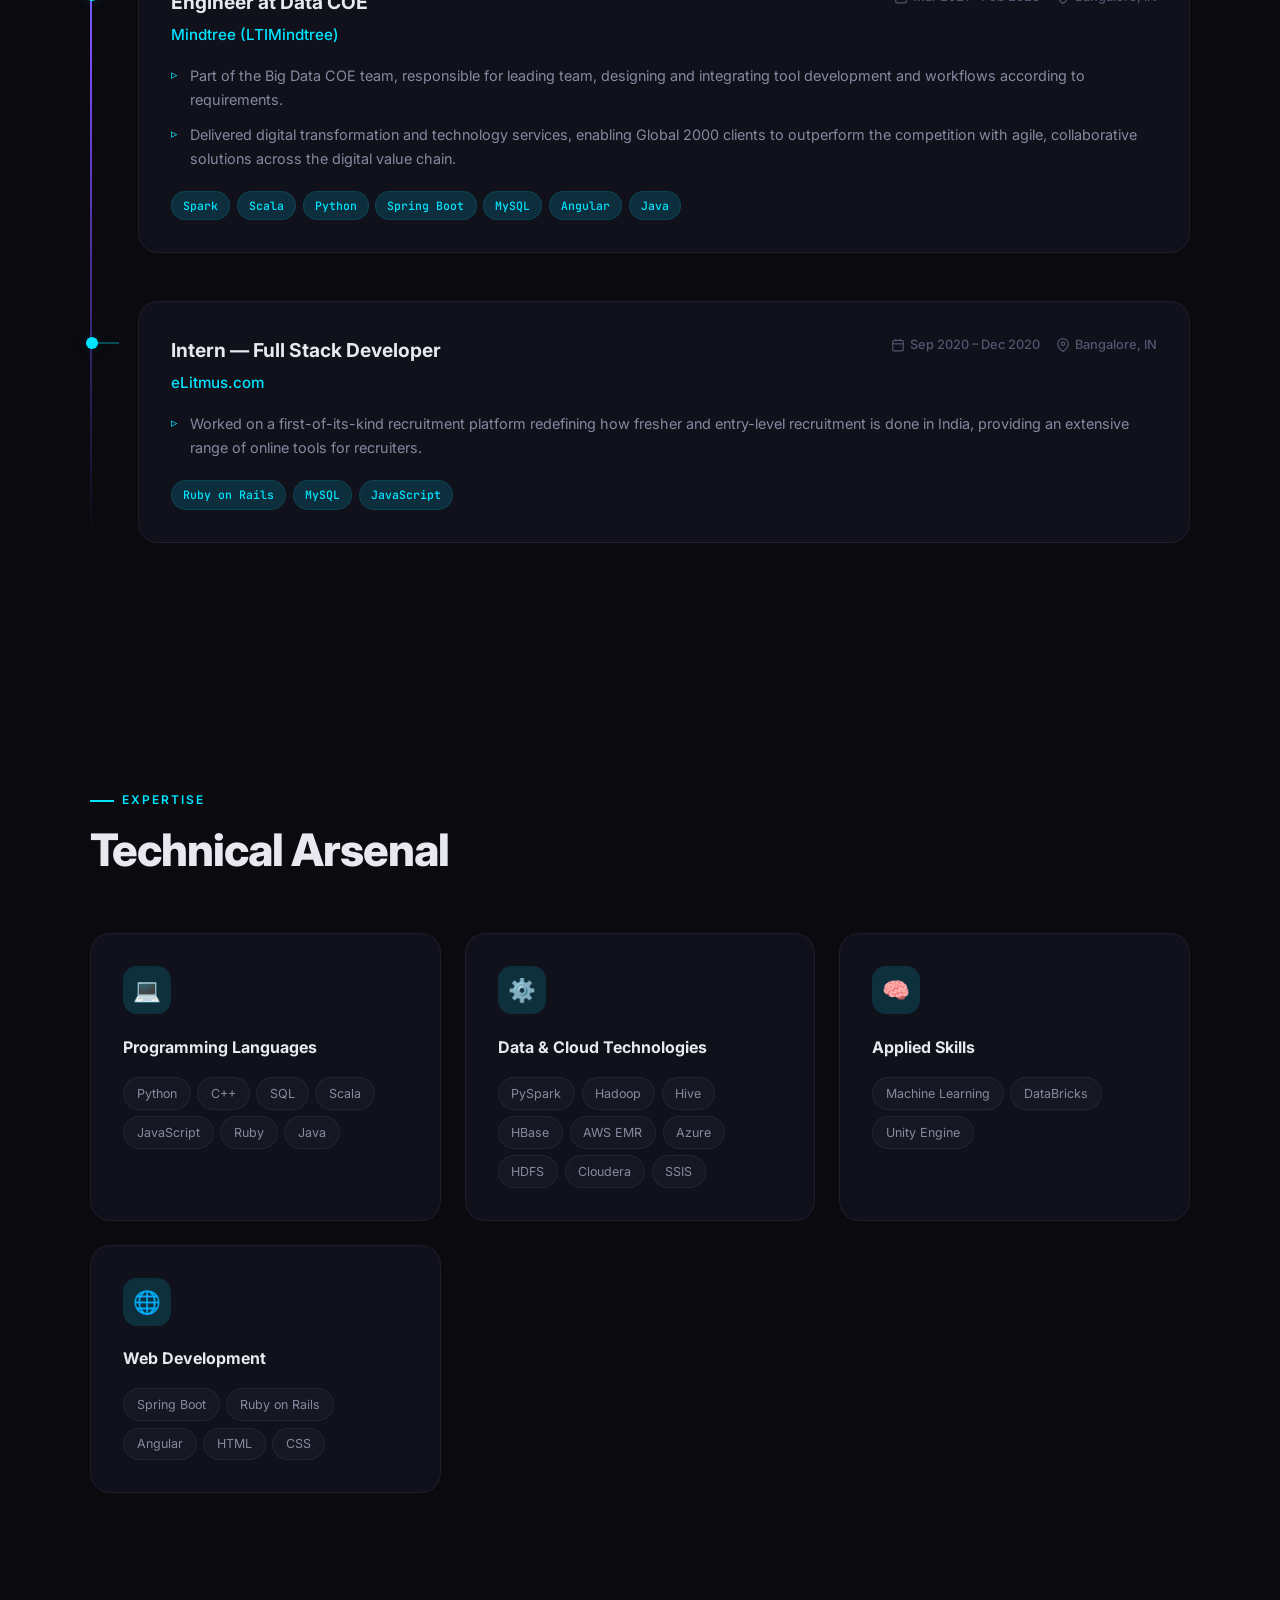
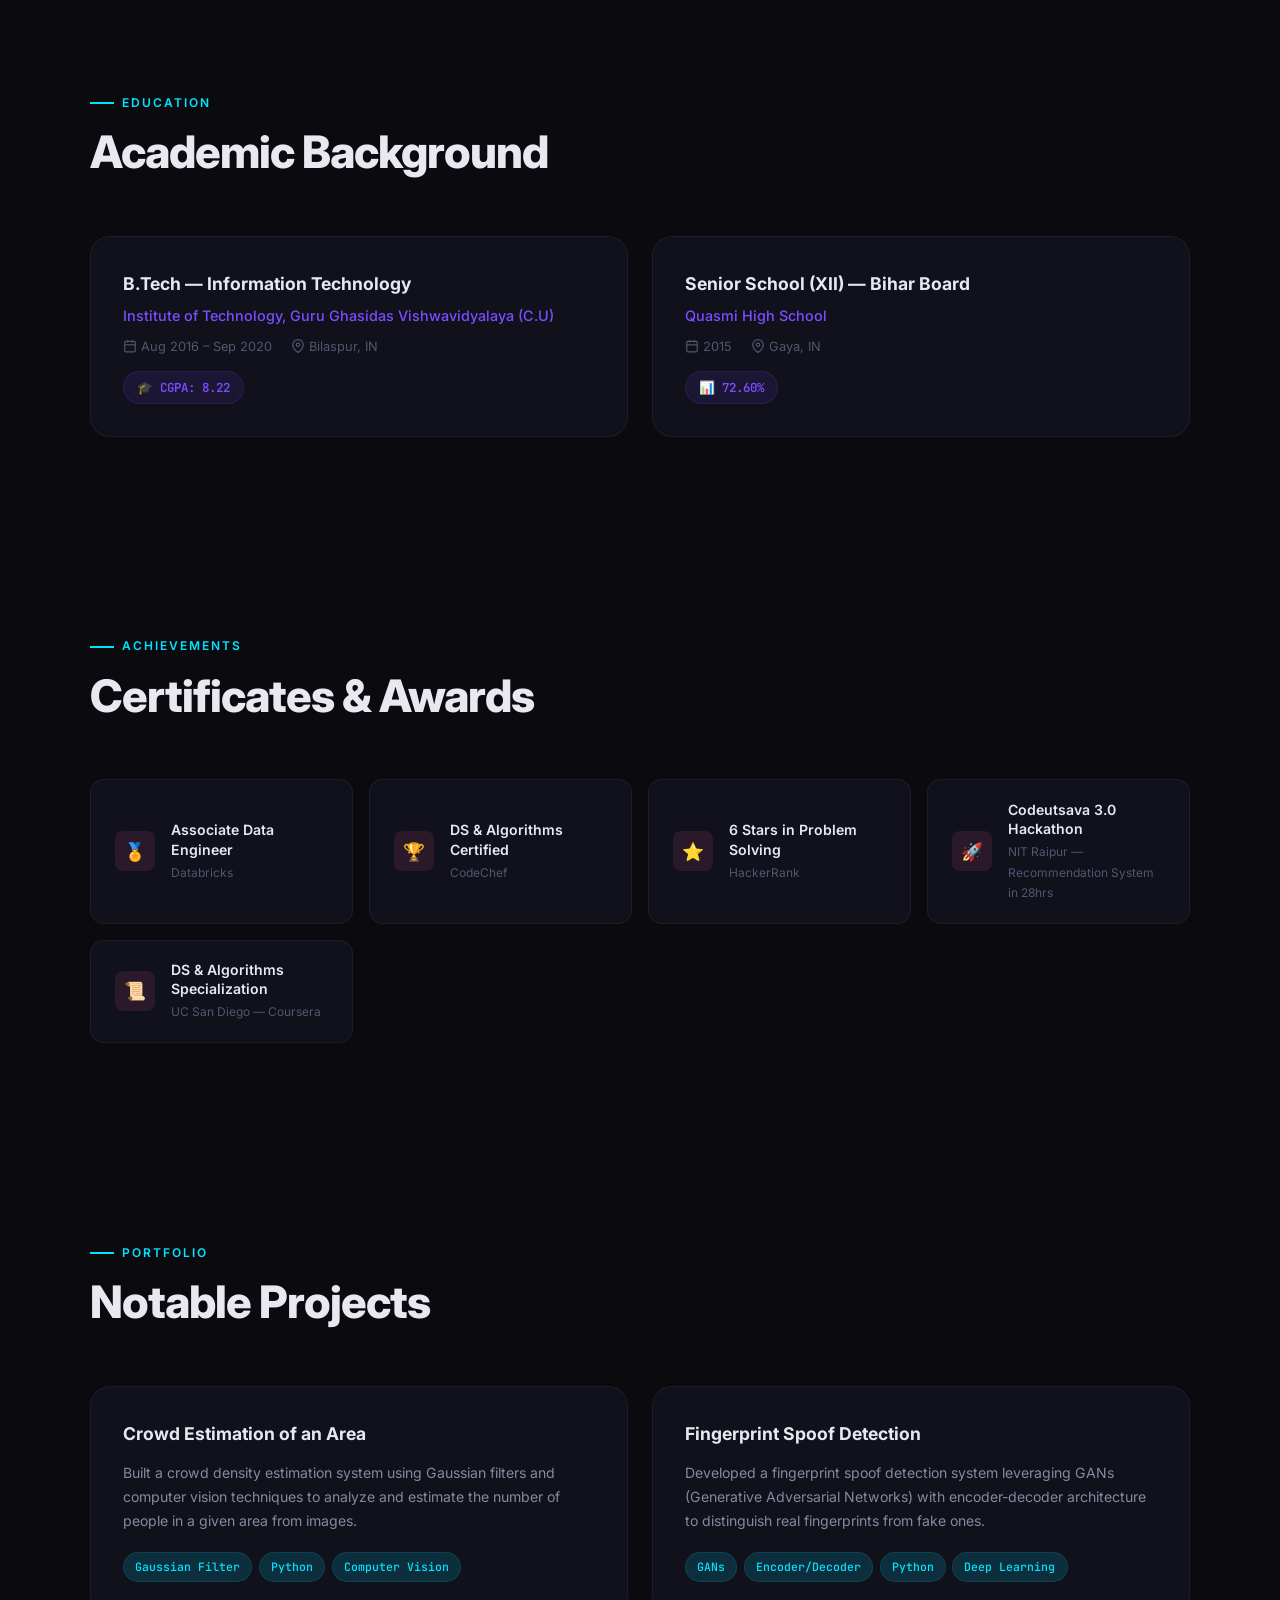
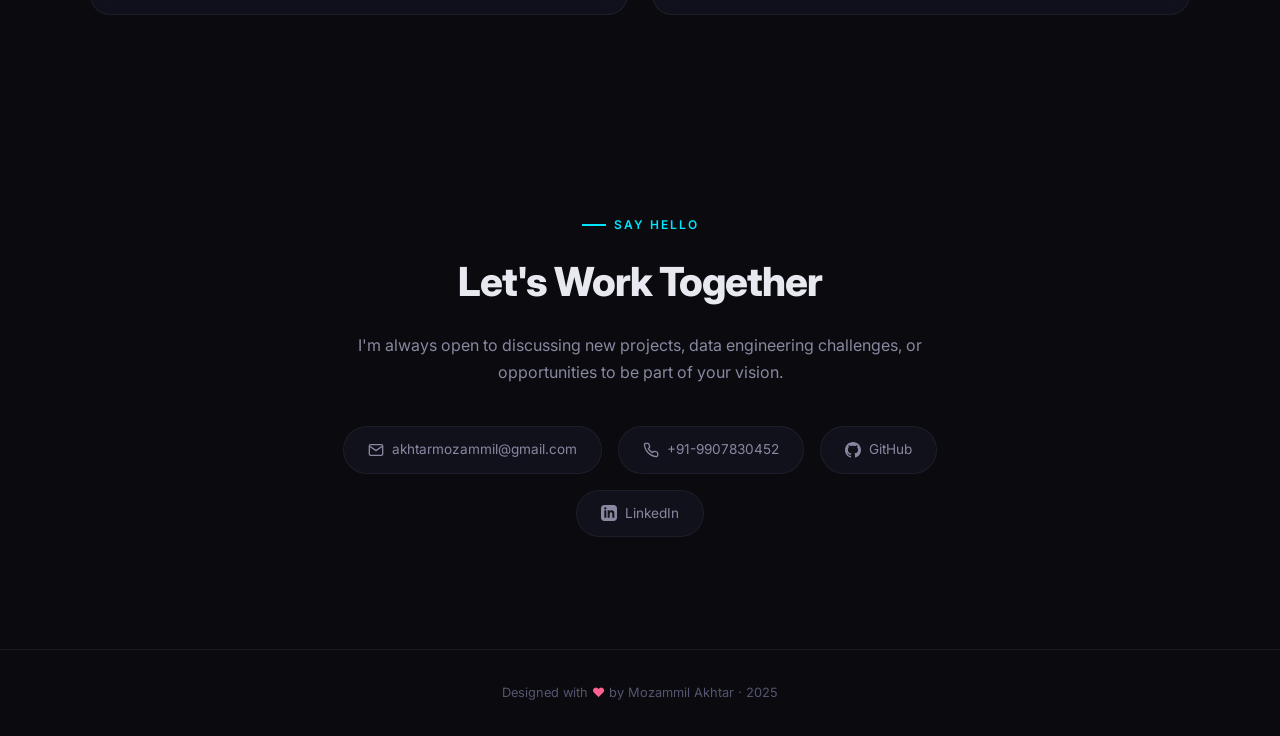
==== commit 1ae3f0d1: "Add LinkedIn profile link to website contact links and resume PDF" ====
--- a/index.html
+++ b/index.html
@@ -60,7 +60,7 @@
         transformative parsing solutions, and data quality architectures at enterprise scale.
       </p>
       <div class="hero-actions reveal reveal-delay-4">
-        <a href="Mozammil__Copy.pdf" download class="btn btn-primary" id="downloadResume">
+        <a href="Mozammil_Akhtar_Resume.pdf" download class="btn btn-primary" id="downloadResume">
           <svg width="16" height="16" fill="none" stroke="currentColor" stroke-width="2" viewBox="0 0 24 24"><path d="M21 15v4a2 2 0 0 1-2 2H5a2 2 0 0 1-2-2v-4"/><polyline points="7,10 12,15 17,10"/><line x1="12" y1="15" x2="12" y2="3"/></svg>
           Download Resume
         </a>
@@ -421,6 +421,10 @@
             <svg width="16" height="16" viewBox="0 0 24 24" fill="currentColor"><path d="M12 0c-6.626 0-12 5.373-12 12 0 5.302 3.438 9.8 8.207 11.387.599.111.793-.261.793-.577v-2.234c-3.338.726-4.033-1.416-4.033-1.416-.546-1.387-1.333-1.756-1.333-1.756-1.089-.745.083-.729.083-.729 1.205.084 1.839 1.237 1.839 1.237 1.07 1.834 2.807 1.304 3.492.997.107-.775.418-1.305.762-1.604-2.665-.305-5.467-1.334-5.467-5.931 0-1.311.469-2.381 1.236-3.221-.124-.303-.535-1.524.117-3.176 0 0 1.008-.322 3.301 1.23.957-.266 1.983-.399 3.003-.404 1.02.005 2.047.138 3.006.404 2.291-1.552 3.297-1.23 3.297-1.23.653 1.653.242 2.874.118 3.176.77.84 1.235 1.911 1.235 3.221 0 4.609-2.807 5.624-5.479 5.921.43.372.823 1.102.823 2.222v3.293c0 .319.192.694.801.576 4.765-1.589 8.199-6.086 8.199-11.386 0-6.627-5.373-12-12-12z"/></svg>
             GitHub
           </a>
+          <a href="https://www.linkedin.com/in/mozammil-akhtar/" target="_blank" class="contact-link" id="linkedinLink">
+            <svg width="16" height="16" viewBox="0 0 24 24" fill="currentColor"><path d="M19 0h-14c-2.761 0-5 2.239-5 5v14c0 2.761 2.239 5 5 5h14c2.762 0 5-2.239 5-5v-14c0-2.761-2.238-5-5-5zm-11 19h-3v-11h3v11zm-1.5-12.268c-.966 0-1.75-.79-1.75-1.764s.784-1.764 1.75-1.764 1.75.79 1.75 1.764-.783 1.764-1.75 1.764zm13.5 12.268h-3v-5.604c0-3.368-4-3.113-4 0v5.604h-3v-11h3v1.765c1.396-2.586 7-2.777 7 2.476v6.759z"/></svg>
+            LinkedIn
+          </a>
         </div>
       </div>
     </div>
